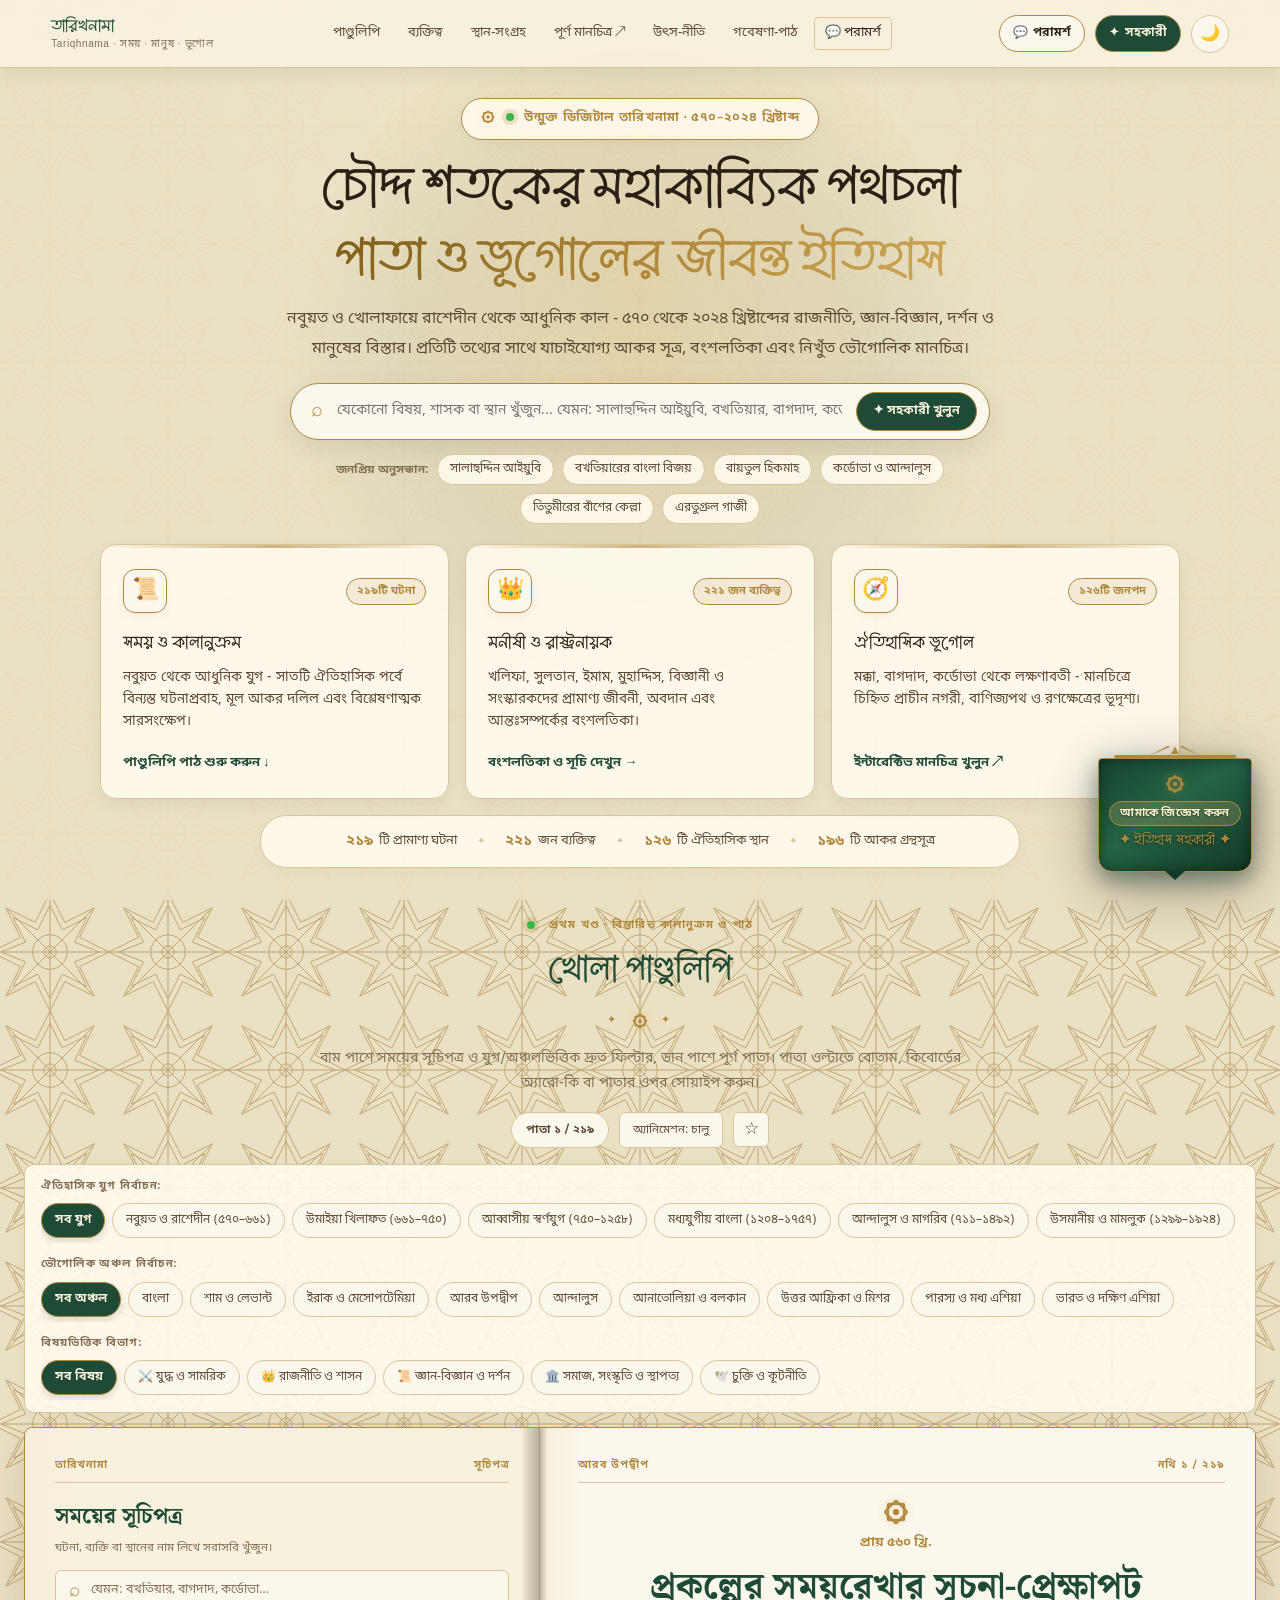
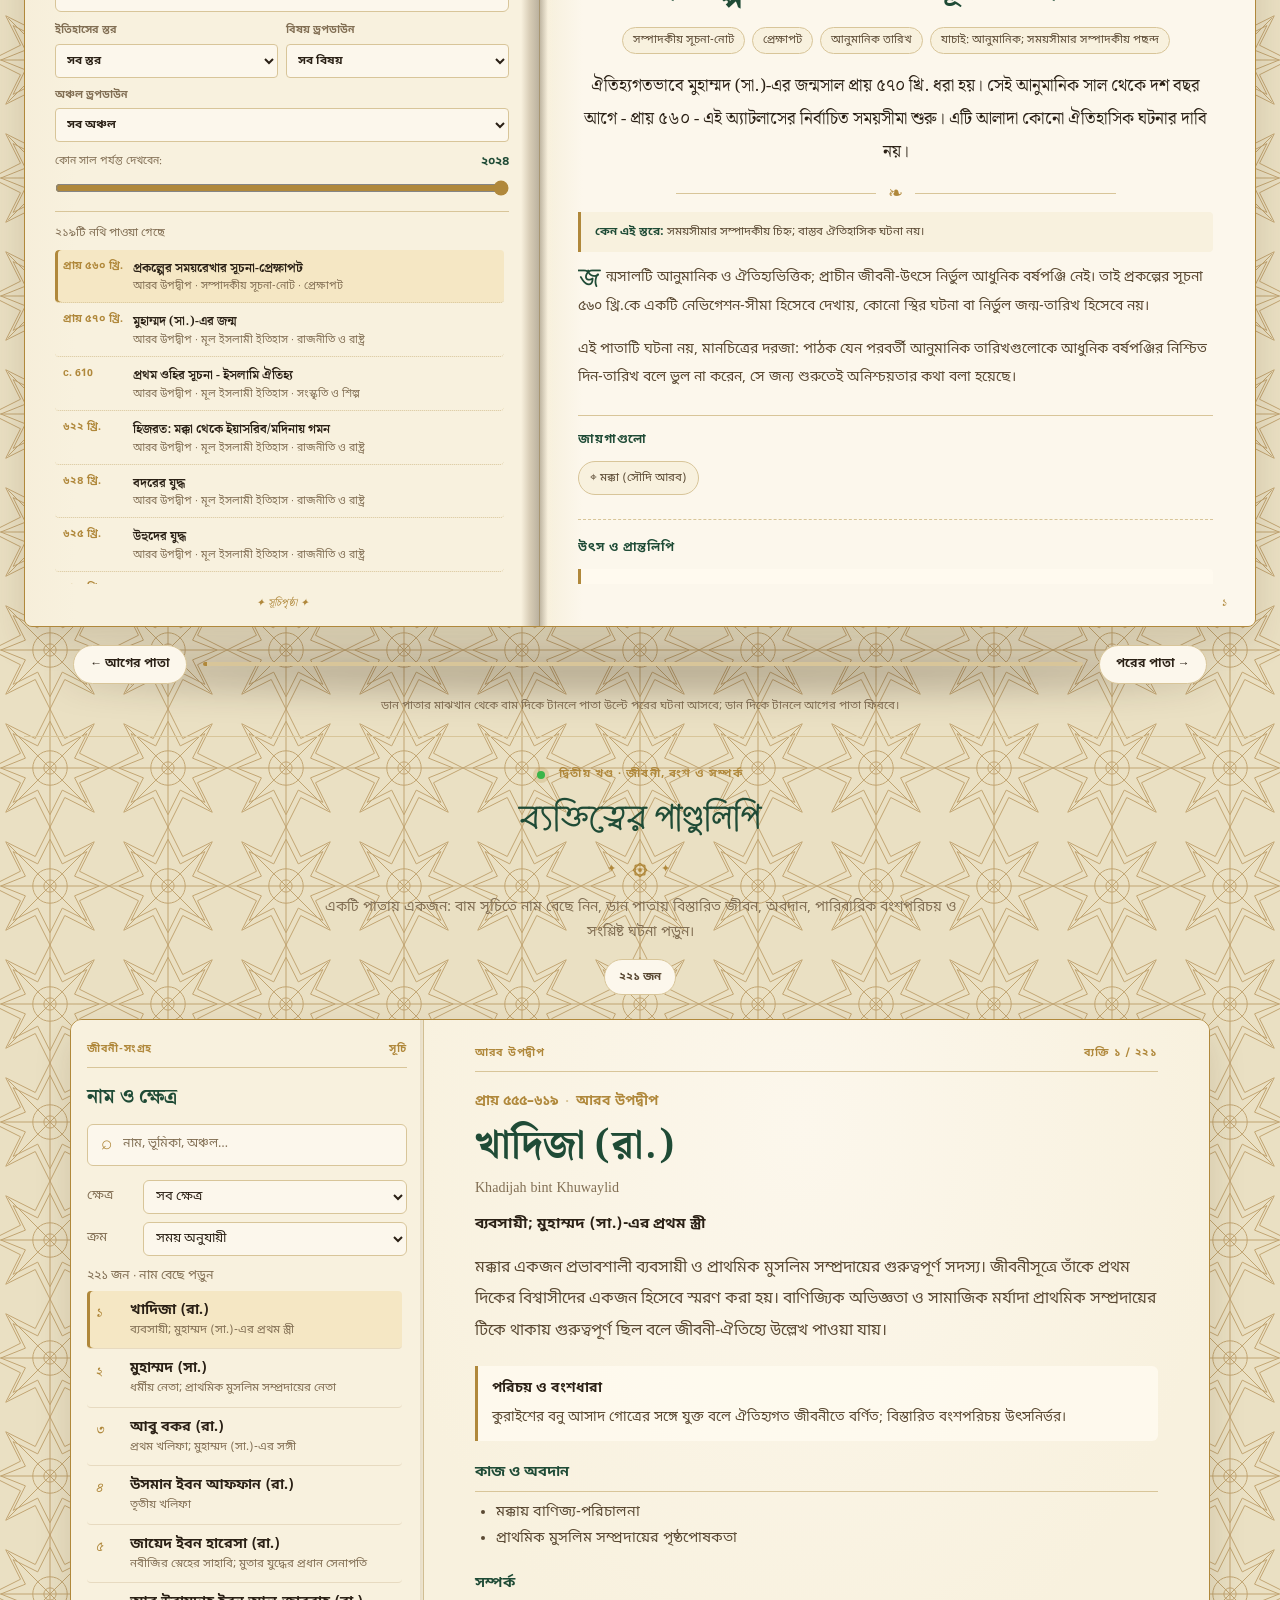
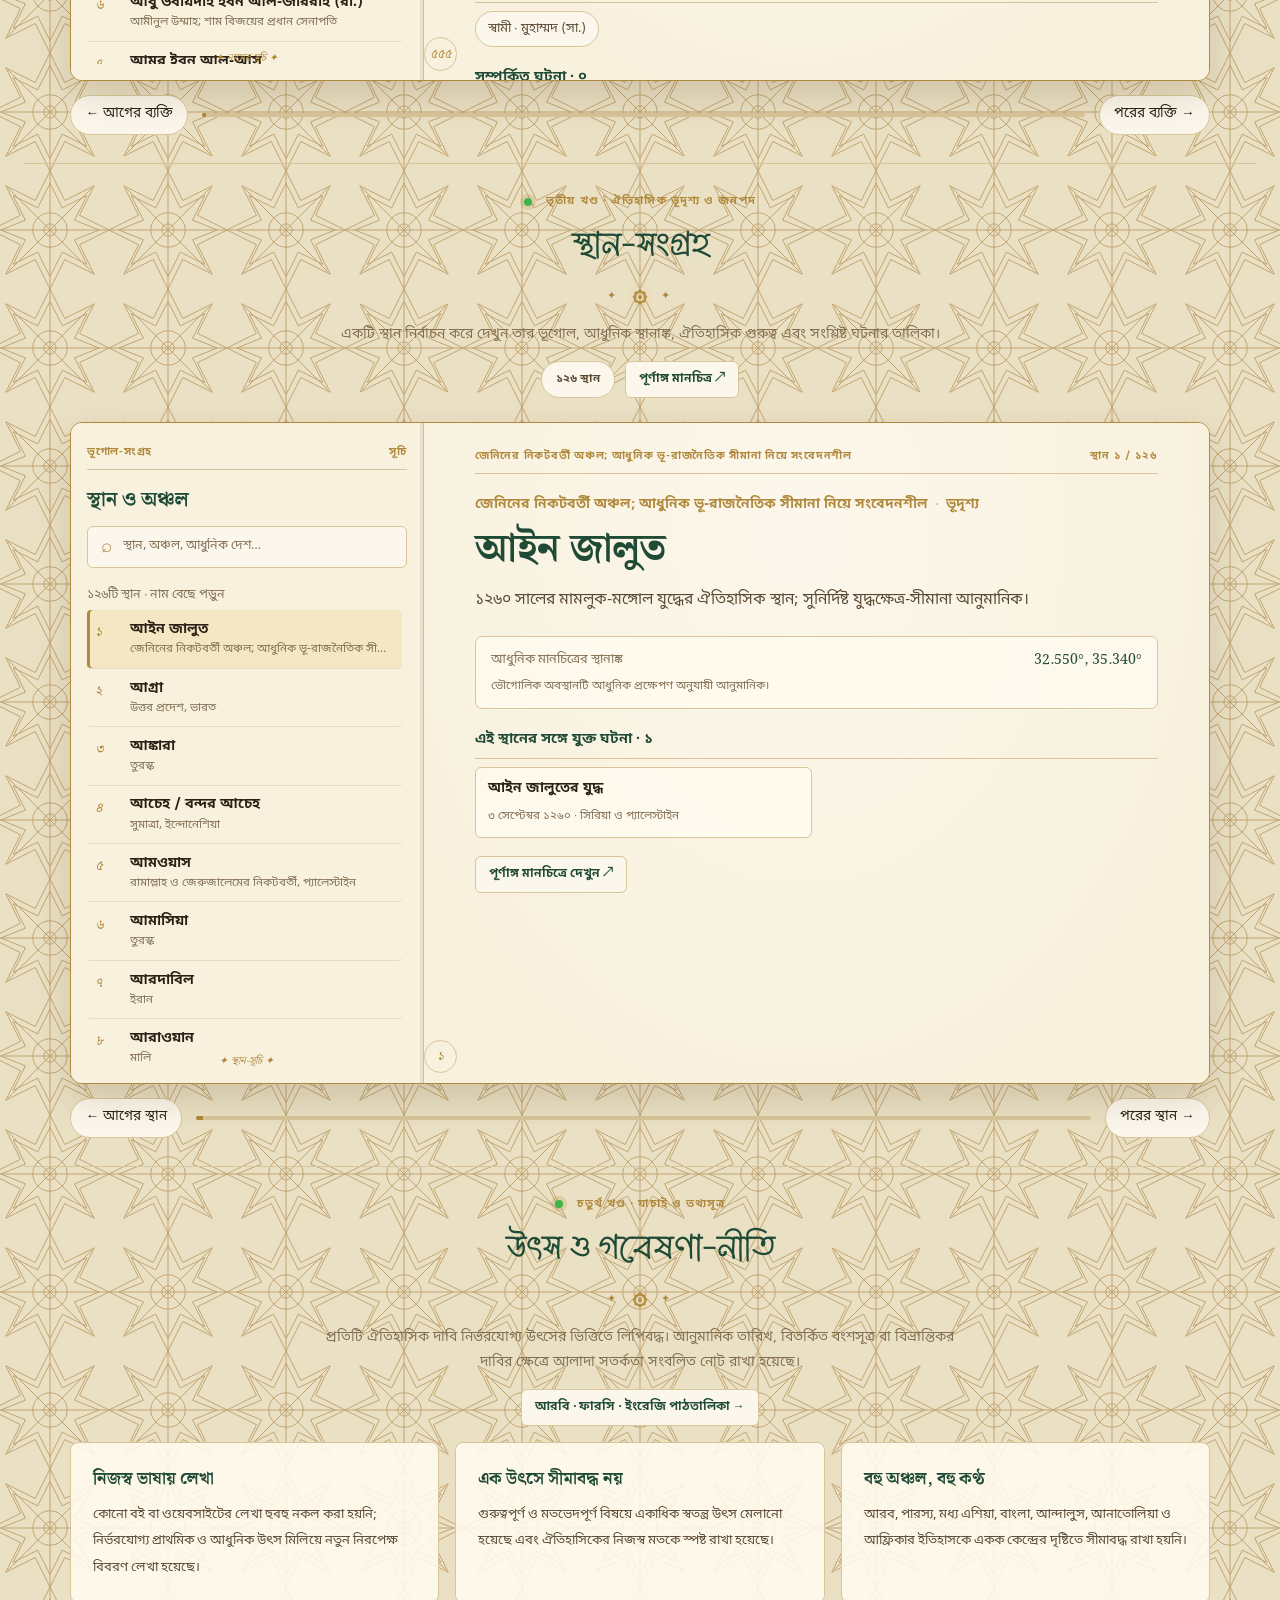
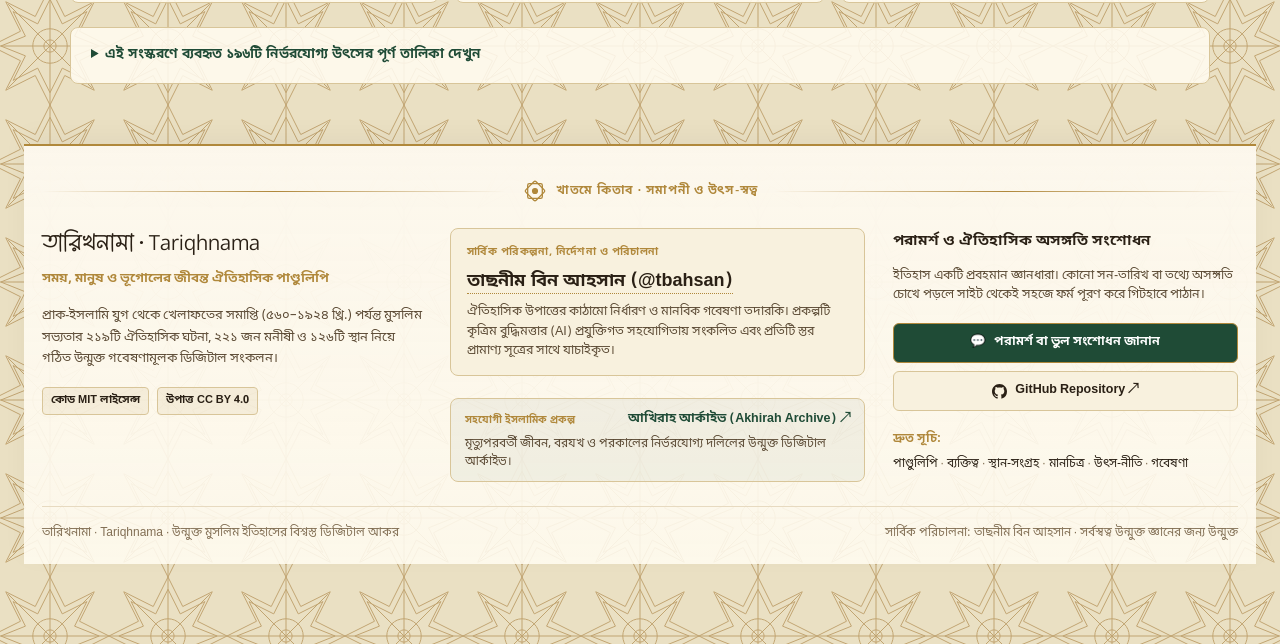
==== living-manuscript-v2.html @ c6794c23 "feat: Tariqhnama living manuscript & interactive atlas release" ====
<!doctype html>
<html lang="bn">
<head>
    <meta charset="utf-8">
  <meta name="viewport" content="width=device-width, initial-scale=1">
  <meta name="theme-color" content="#17382d">
  <title>তারিখনামা · Tariqhnama | উন্মুক্ত ঐতিহাসিক পাণ্ডুলিপি ও মানচিত্র</title>
  
  <meta name="description" content="তারিখনামা (Tariqhnama) - প্রাক-ইসলামি যুগ থেকে উসমানীয় খিলাফতের সমাপ্তি (৫৬০–১৯২৪ খ্রি.) পর্যন্ত মুসলিম সভ্যতার ২১৯টি ঐতিহাসিক ঘটনা, ২২১ জন মনীষী, ১২৬টি স্থান ও ১৯৬টি প্রামাণ্য উৎসের মুক্ত জীবন্ত পাণ্ডুলিপি ও ইন্টারঅ্যাক্টিভ মানচিত্র।">
  <meta name="keywords" content="তারিখনামা, Tariqhnama, ইসলামিক ইতিহাস, মুসলিম ইতিহাস, খেলাফত, উমাইয়া, আব্বাসীয়, সেলজুক, আন্দালুস, উসমানীয়, বাংলার সুলতানি, ঐতিহাসিক মানচিত্র, Islamic History Atlas, Living Manuscript">
  <meta name="author" content="তাছনীম বিন আহসান (Tasneem Bin Ahsan)">
  <meta name="robots" content="index, follow">
  <link rel="canonical" href="https://tbahsan.github.io/TariqhNama/">
  
  <!-- Open Graph / Facebook -->
  <meta property="og:type" content="website">
  <meta property="og:url" content="https://tbahsan.github.io/TariqhNama/">
  <meta property="og:title" content="তারিখনামা · Tariqhnama | উন্মুক্ত ঐতিহাসিক পাণ্ডুলিপি ও মানচিত্র">
  <meta property="og:description" content="প্রাক-ইসলামি যুগ থেকে খেলাফতসমূহের সমাপ্তি (৫৬০–১৯২৪ খ্রি.) পর্যন্ত মুসলিম সভ্যতার ঘটনা, মনীষী, স্থান ও আকর উৎসের জীবন্ত পাণ্ডুলিপি।">
  <meta property="og:image" content="https://tbahsan.github.io/TariqhNama/assets/favicon.svg">
  <meta property="og:site_name" content="তারিখনামা · Tariqhnama">
  <meta property="og:locale" content="bn_BD">
  
  <!-- Twitter Card -->
  <meta name="twitter:card" content="summary_large_image">
  <meta name="twitter:url" content="https://tbahsan.github.io/TariqhNama/">
  <meta name="twitter:title" content="তারিখনামা · Tariqhnama">
  <meta name="twitter:description" content="সময়, মানুষ ও ভূগোলের জীবন্ত ঐতিহাসিক পাণ্ডুলিপি ও ইন্টারঅ্যাক্টিভ মানচিত্র।">
  <meta name="twitter:image" content="https://tbahsan.github.io/TariqhNama/assets/favicon.svg">
  <meta name="twitter:creator" content="@tbahsan">

  <!-- Favicon: Islamic Geometric Rub el Hizb -->
  <link rel="icon" type="image/svg+xml" href="assets/favicon.svg">
  <link rel="alternate icon" href="assets/favicon.svg">

  <!-- Structured Data JSON-LD -->
  <script type="application/ld+json">
  {
    "@context": "https://schema.org",
    "@type": "WebSite",
    "name": "তারিখনামা · Tariqhnama",
    "alternateName": ["Tariqhnama", "TariqhNama", "Living Manuscript"],
    "url": "https://tbahsan.github.io/TariqhNama/",
    "author": {
      "@type": "Person",
      "name": "তাছনীম বিন আহসান",
      "url": "https://github.com/tbahsan"
    },
    "description": "উন্মুক্ত বাংলা ঐতিহাসিক পাণ্ডুলিপি ও মানচিত্র: ৫৬০ খ্রি. থেকে ১৯২৪ খ্রি. পর্যন্ত মুসলিম সভ্যতার ঘটনা, মনীষী, ঐতিহাসিক স্থান ও প্রামাণ্য উৎস।",
    "inLanguage": "bn"
  }
  </script>
  <style>
/* ==========================================================================
   ALINUR NOBIN BENGALI CALLIGRAPHY FONT (EMBEDDED BASE64 DATA-URI)
   Families: 'Li Alinur Nobin', 'Alinur Nobin', 'Li Alinur Nobin Unicode', 'AlinurNobin'
   Weights: 100-900 (Unified, prevents fallback on bold / 700 headings)
   ========================================================================== */
@font-face {
  font-family: 'Li Alinur Nobin';
  src: local('Li Alinur Nobin Unicode'),
       local('Li Alinur Nobin'),
       local('Alinur Nobin'),
       url('[data-uri]') format('truetype'),
       url('assets/fonts/AlinurNobin.ttf') format('truetype'),
       url('assets/AlinurNobin.ttf') format('truetype');
  font-weight: 100 900;
  font-style: normal;
  font-display: swap;
}
@font-face {
  font-family: 'Alinur Nobin';
  src: local('Li Alinur Nobin Unicode'),
       local('Li Alinur Nobin'),
       local('Alinur Nobin'),
       url('[data-uri]') format('truetype'),
       url('assets/fonts/AlinurNobin.ttf') format('truetype'),
       url('assets/AlinurNobin.ttf') format('truetype');
  font-weight: 100 900;
  font-style: normal;
  font-display: swap;
}
@font-face {
  font-family: 'Li Alinur Nobin Unicode';
  src: local('Li Alinur Nobin Unicode'),
       local('Li Alinur Nobin'),
       local('Alinur Nobin'),
       url('[data-uri]') format('truetype'),
       url('assets/fonts/AlinurNobin.ttf') format('truetype'),
       url('assets/AlinurNobin.ttf') format('truetype');
  font-weight: 100 900;
  font-style: normal;
  font-display: swap;
}
@font-face {
  font-family: 'AlinurNobin';
  src: local('Li Alinur Nobin Unicode'),
       local('Li Alinur Nobin'),
       local('Alinur Nobin'),
       url('[data-uri]') format('truetype'),
       url('assets/fonts/AlinurNobin.ttf') format('truetype'),
       url('assets/AlinurNobin.ttf') format('truetype');
  font-weight: 100 900;
  font-style: normal;
  font-display: swap;
}
/* Explicit 400 & 700 declarations for legacy browser support */
@font-face {
  font-family: 'Li Alinur Nobin';
  src: url('[data-uri]') format('truetype');
  font-weight: 400;
  font-style: normal;
  font-display: swap;
}
@font-face {
  font-family: 'Li Alinur Nobin';
  src: url('[data-uri]') format('truetype');
  font-weight: 700;
  font-style: normal;
  font-display: swap;
}
@font-face {
  font-family: 'Alinur Nobin';
  src: url('[data-uri]') format('truetype');
  font-weight: 400;
  font-style: normal;
  font-display: swap;
}
@font-face {
  font-family: 'Alinur Nobin';
  src: url('[data-uri]') format('truetype');
  font-weight: 700;
  font-style: normal;
  font-display: swap;
}
@font-face {
  font-family: 'Li Alinur Nobin Unicode';
  src: url('[data-uri]') format('truetype');
  font-weight: 400;
  font-style: normal;
  font-display: swap;
}
@font-face {
  font-family: 'Li Alinur Nobin Unicode';
  src: url('[data-uri]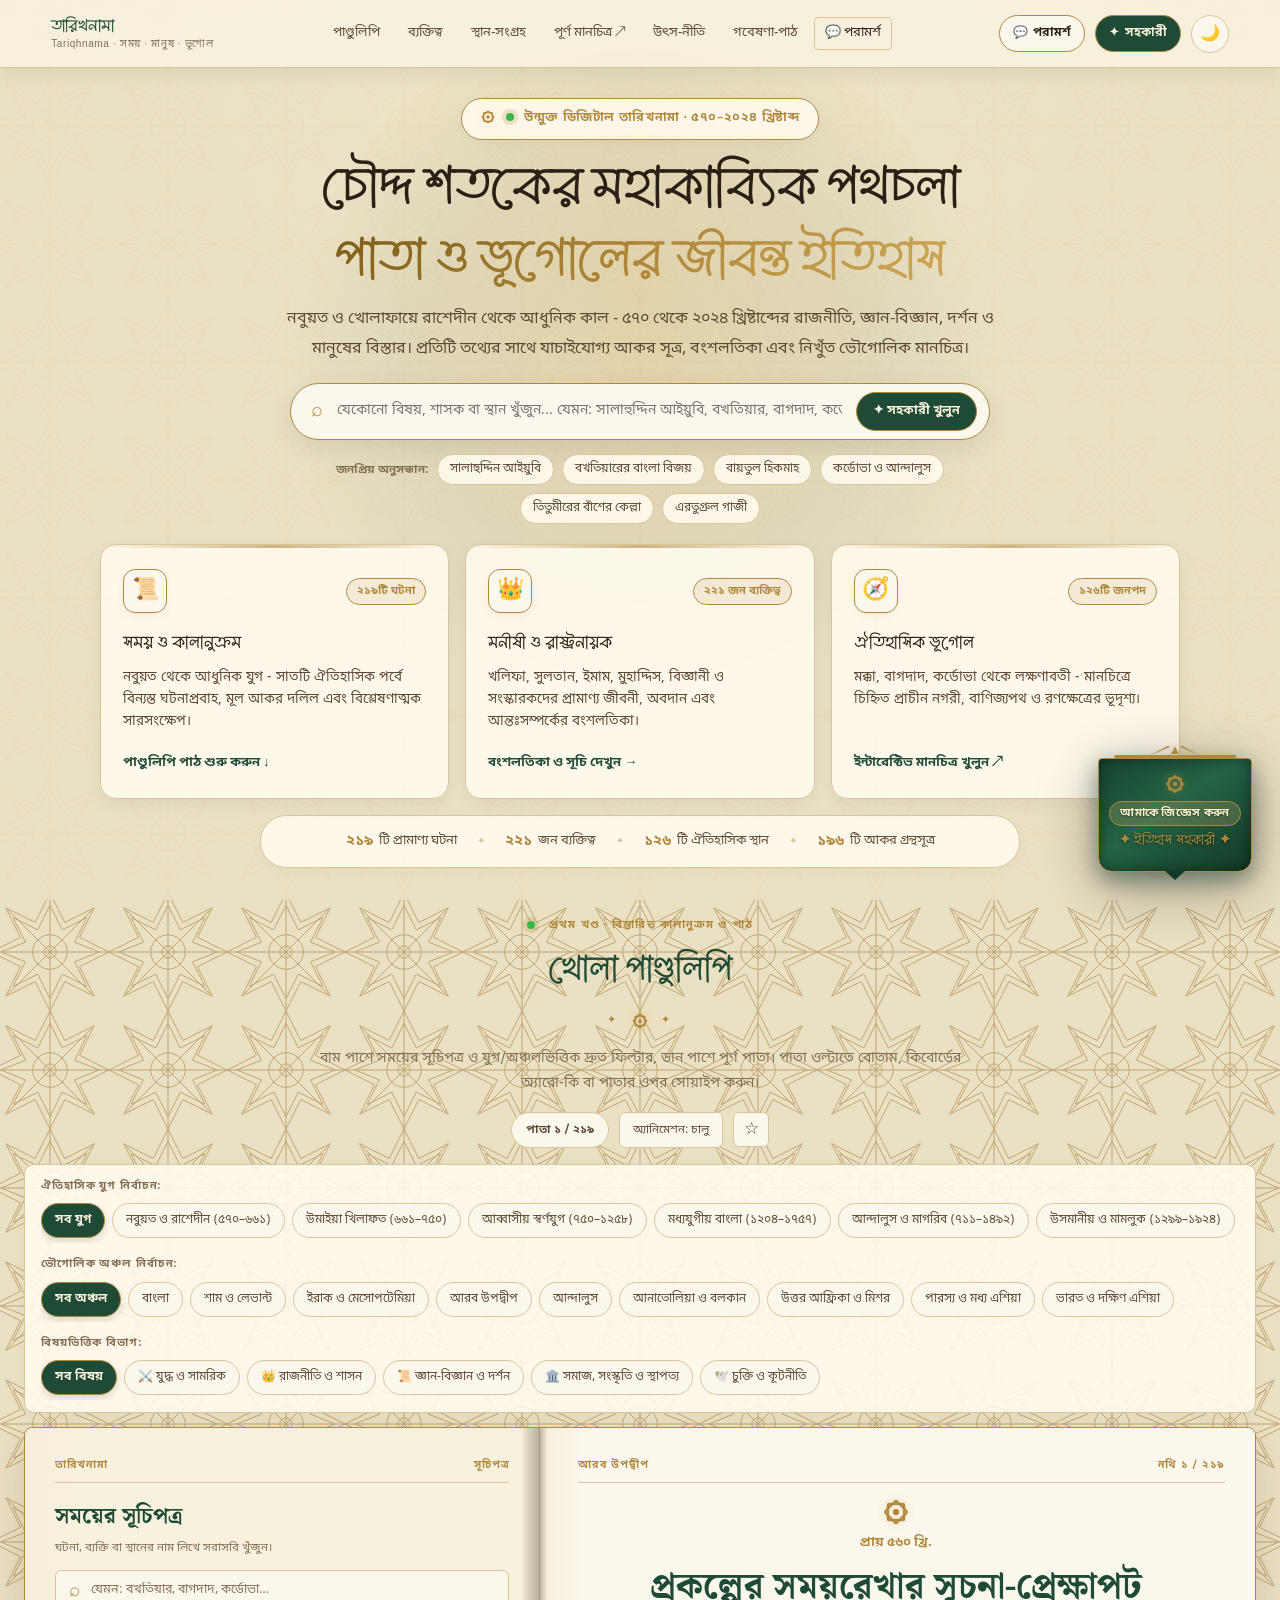
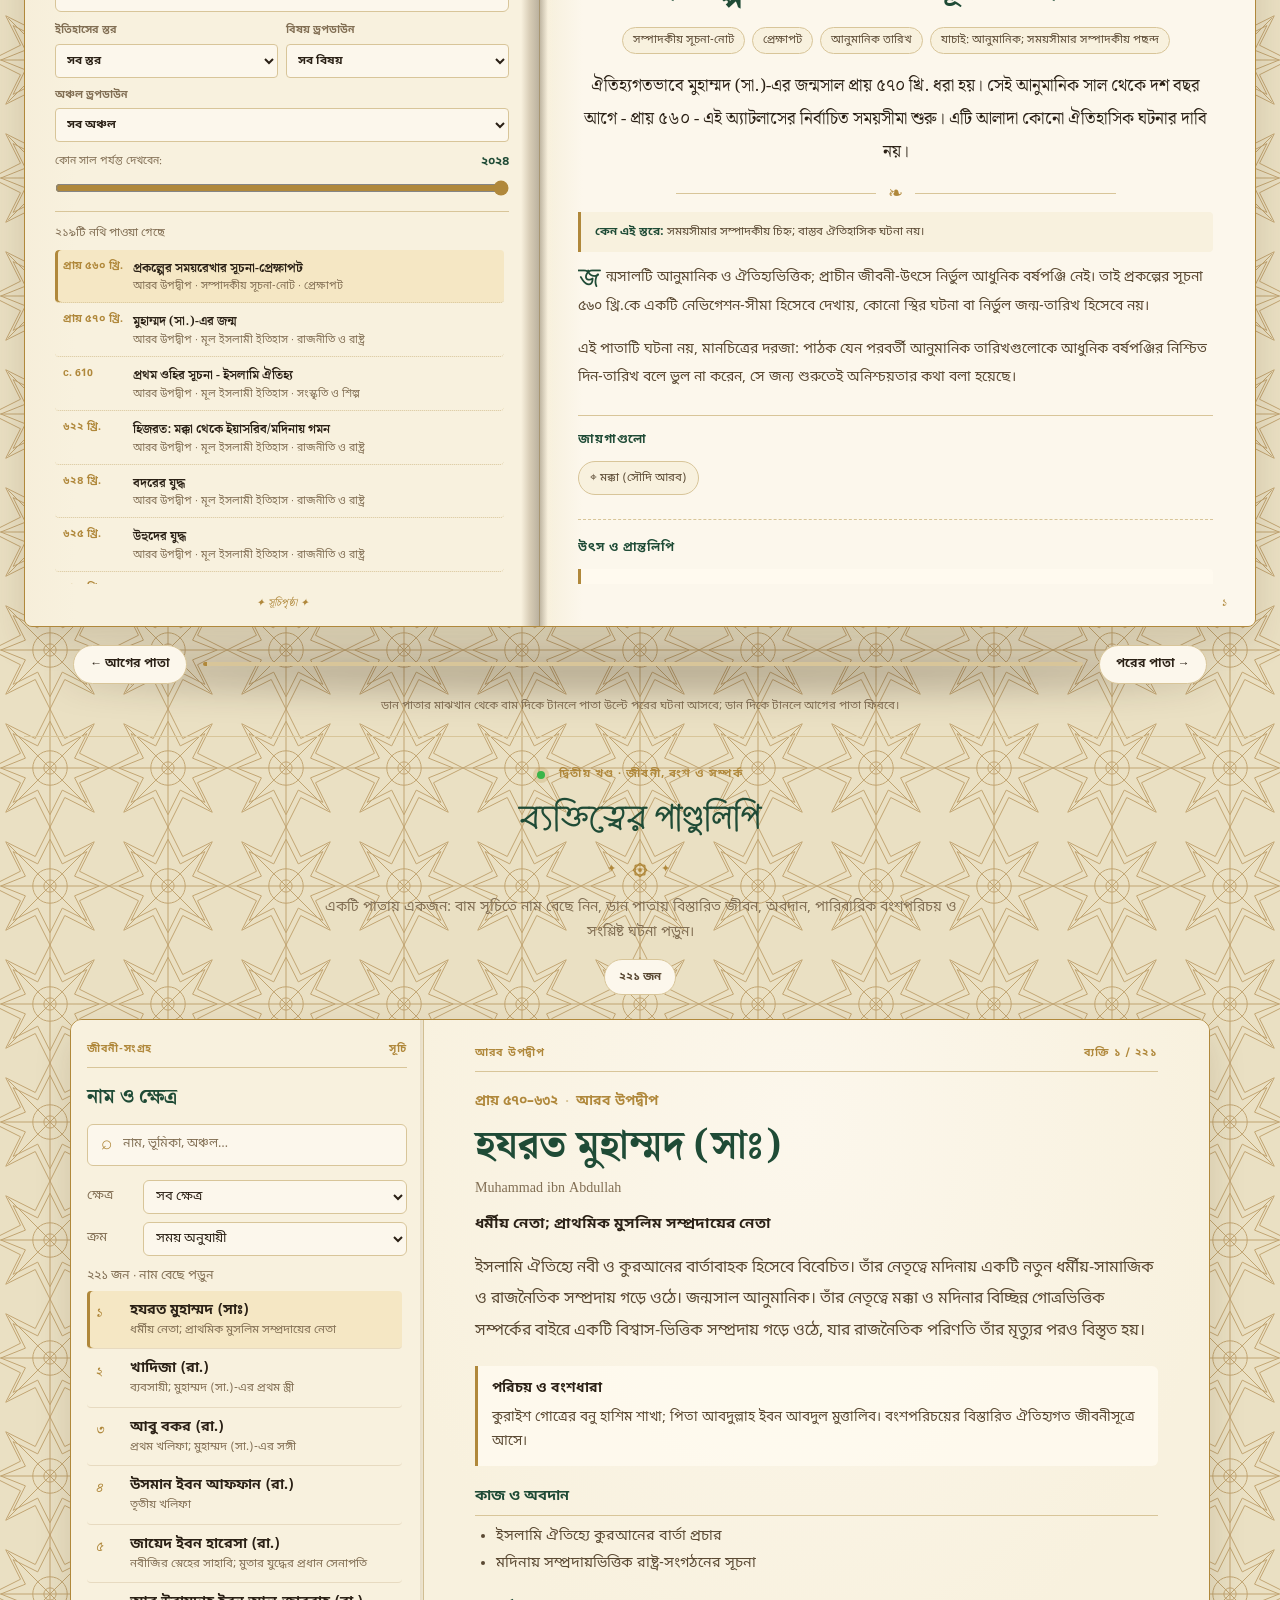
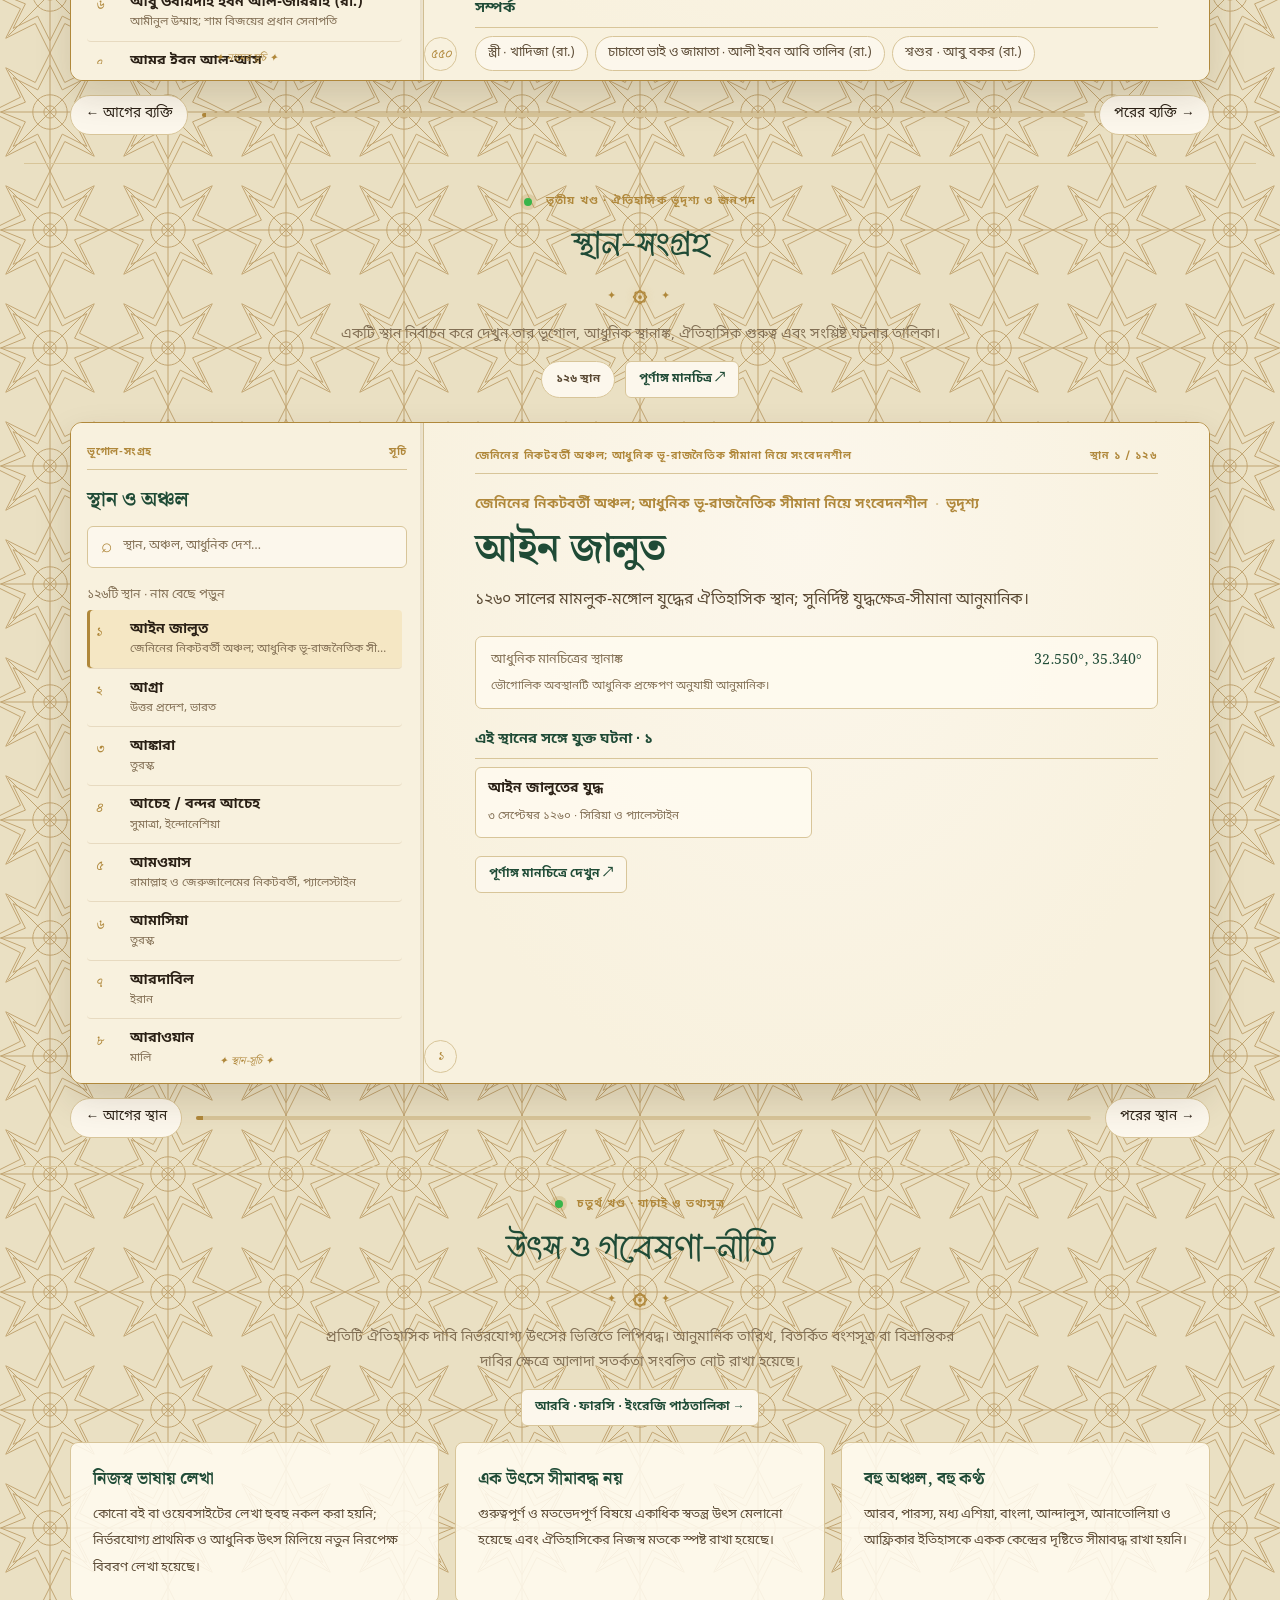
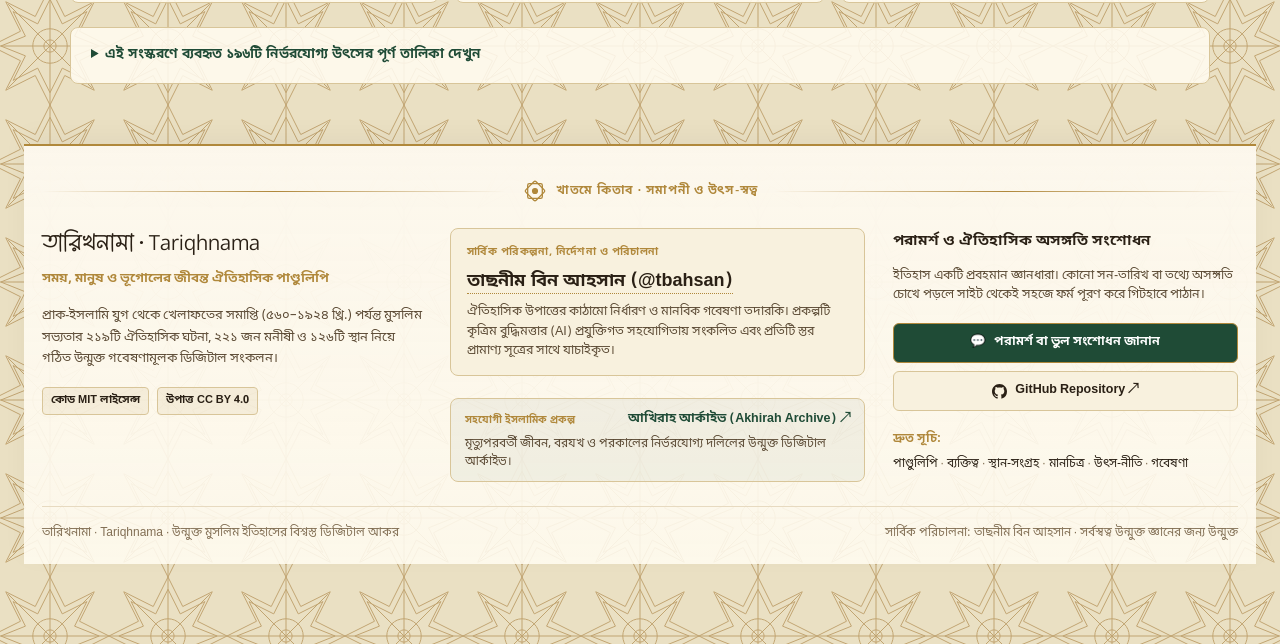
